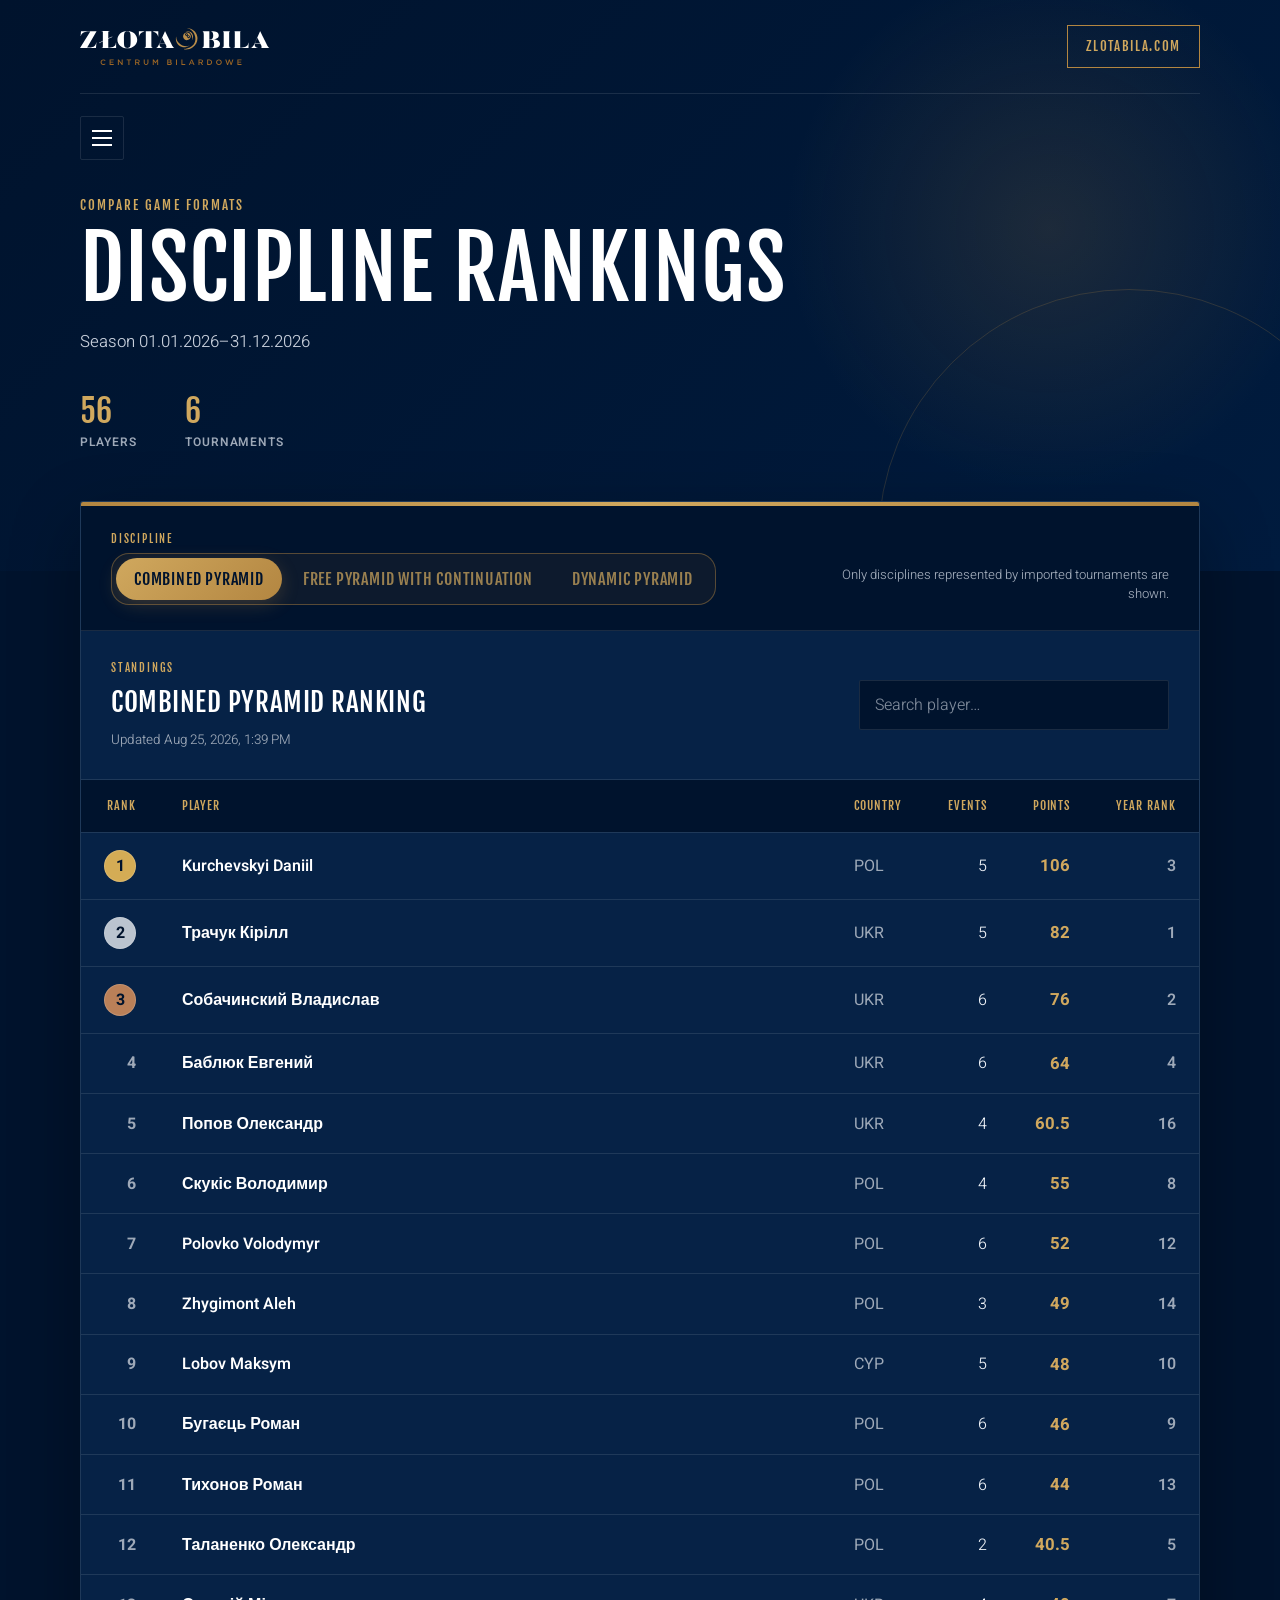
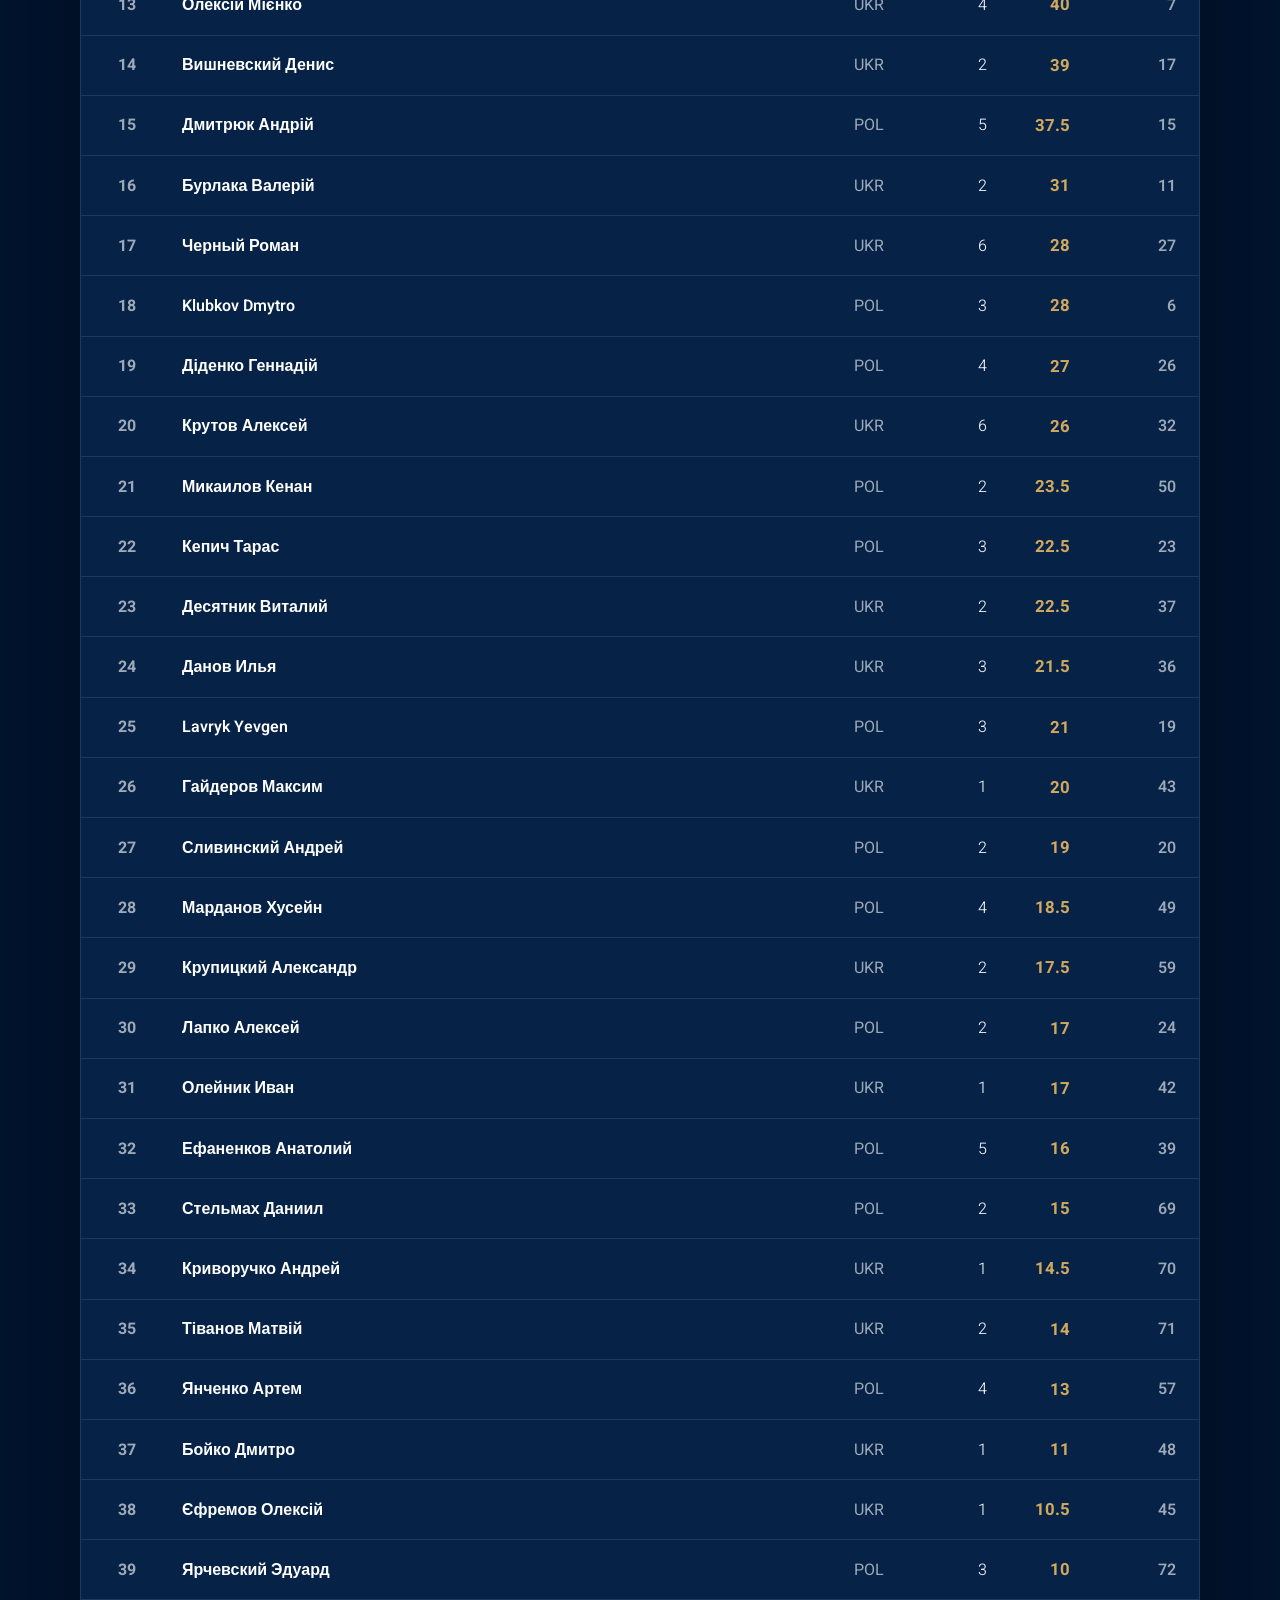
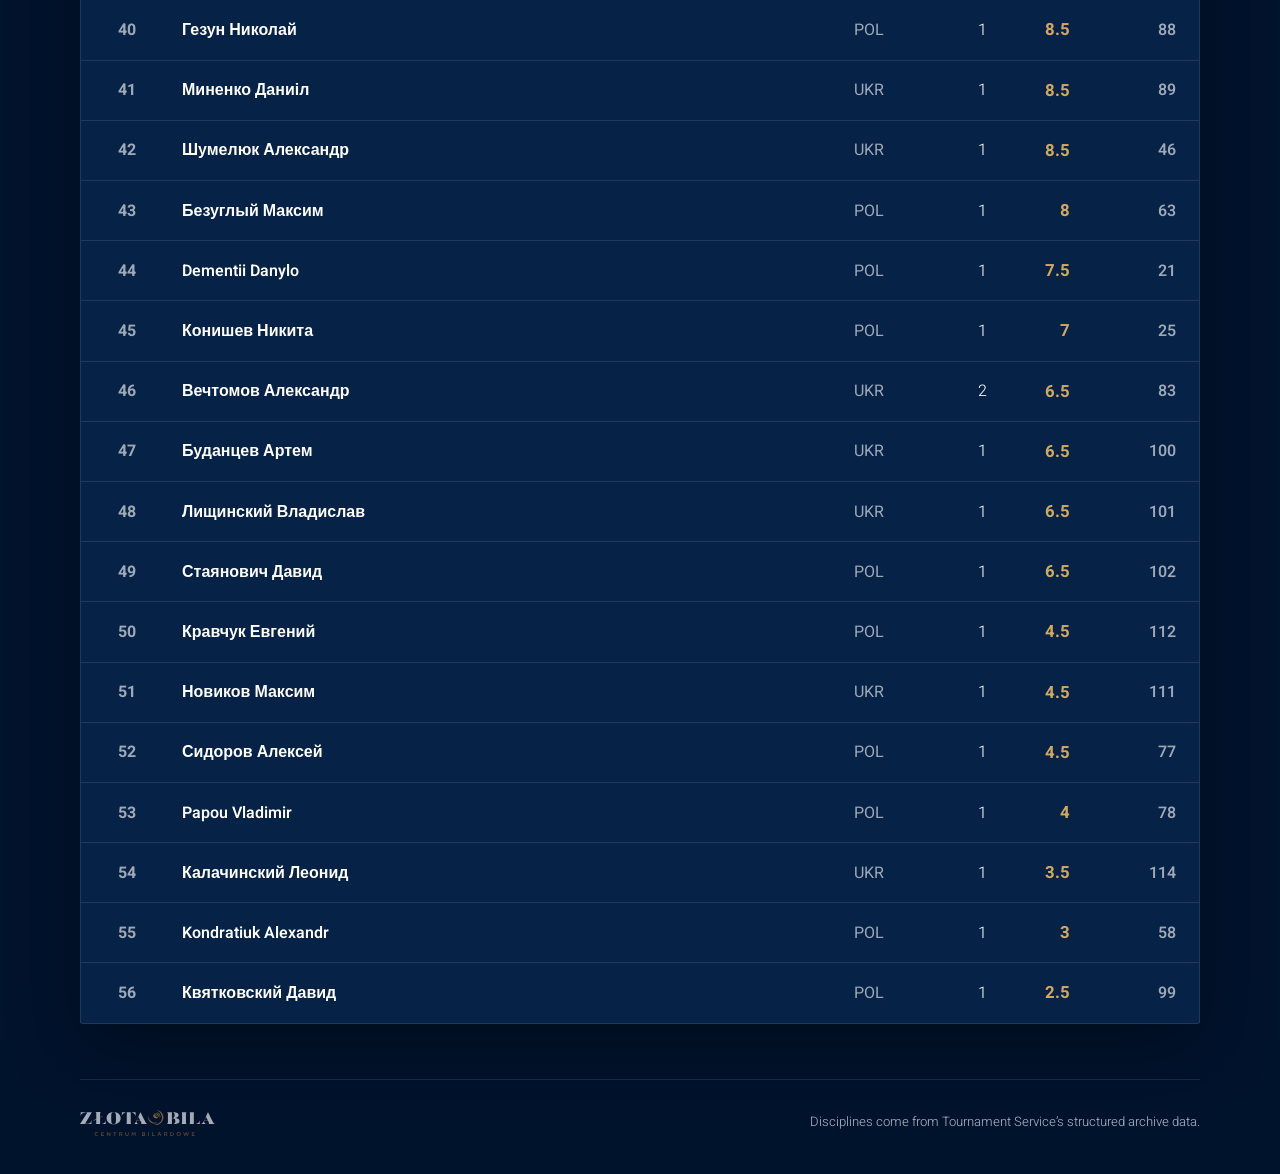
==== docs/disciplines.html @ f4b85e4e "feat: Added stats for disciplines" ====
<!doctype html>
<html lang="en">
<head>
    <meta charset="utf-8">

    <meta
        name="viewport"
        content="width=device-width, initial-scale=1"
    >

    <meta
        name="description"
        content="Złota Bila player rankings by billiards discipline"
    >

    <meta name="theme-color" content="#001b3e">

    <title>Discipline Rankings — Złota Bila</title>

    <link rel="preconnect" href="https://fonts.googleapis.com">
    <link
        rel="preconnect"
        href="https://fonts.gstatic.com"
        crossorigin
    >
    <link
        href="https://fonts.googleapis.com/css2?family=Fjalla+One&family=Heebo:wght@300;400;500;600;700&display=swap"
        rel="stylesheet"
    >

    <link rel="stylesheet" href="style.css">
    <script src="navigation.js" defer></script>
    <script src="disciplines.js" defer></script>
</head>

<body>
    <header class="hero">
        <div class="container">
            <div class="brand-bar">
                <a
                    class="brand"
                    href="https://zlotabila.com/"
                    aria-label="Złota Bila home page"
                >
                    <img
                        class="brand-logo"
                        src="zlota.svg"
                        alt="Złota Bila"
                    >
                </a>

                <a class="club-link" href="https://zlotabila.com/">
                    ZLOTABILA.COM
                </a>
            </div>

            <div class="ranking-navigation-row">
                <div class="site-navigation">
                    <button
                        class="menu-button"
                        type="button"
                        aria-label="Open ranking navigation"
                        aria-expanded="false"
                        aria-controls="ranking-menu"
                    >
                        <span></span>
                        <span></span>
                        <span></span>
                    </button>

                    <nav
                        id="ranking-menu"
                        class="navigation-menu"
                        aria-label="Ranking pages"
                        hidden
                    >
                        <a href="index.html">Annual ranking</a>
                        <a href="seasons.html">Seasonal rankings</a>
                        <a href="disciplines.html" aria-current="page">
                            Discipline rankings
                        </a>
                    </nav>
                </div>
            </div>

            <div class="hero-content">
                <p class="eyebrow">Compare game formats</p>
                <h1>Discipline Rankings</h1>
                <p id="season" class="season">Loading discipline…</p>

                <div
                    class="statistics"
                    aria-label="Discipline statistics"
                >
                    <div class="statistic">
                        <strong id="player-count">—</strong>
                        <span>Players</span>
                    </div>
                    <div class="statistic">
                        <strong id="tournament-count">—</strong>
                        <span>Tournaments</span>
                    </div>
                </div>
            </div>
        </div>
    </header>

    <main class="container main-content">
        <section class="ranking-card">
            <div class="gold-line"></div>

            <div class="period-toolbar">
                <div class="discipline-picker">
                    <p class="section-label">Discipline</p>
                    <div
                        id="discipline-tabs"
                        class="period-tabs discipline-tabs"
                        role="tablist"
                        aria-label="Choose billiards discipline"
                    ></div>
                </div>

                <p class="comparison-note">
                    Only disciplines represented by imported
                    tournaments are shown.
                </p>
            </div>

            <div class="toolbar seasonal-toolbar">
                <div>
                    <p class="section-label">Standings</p>
                    <h2 id="discipline-title">Discipline ranking</h2>
                    <p id="updated" class="updated">Loading ranking…</p>
                </div>

                <label class="search">
                    <span class="visually-hidden">Search for a player</span>
                    <input
                        id="search"
                        type="search"
                        placeholder="Search player…"
                        autocomplete="off"
                    >
                </label>
            </div>

            <div
                id="error-message"
                class="message error-message"
                role="alert"
                hidden
            ></div>

            <div class="table-wrapper">
                <table class="seasonal-table">
                    <thead>
                        <tr>
                            <th class="number-column">Rank</th>
                            <th>Player</th>
                            <th>Country</th>
                            <th class="number-column">Events</th>
                            <th class="number-column">Points</th>
                            <th class="number-column annual-rank-column">
                                Year rank
                            </th>
                        </tr>
                    </thead>
                    <tbody id="ranking-body"></tbody>
                </table>
            </div>

            <p id="empty-message" class="message" hidden>
                No matching players found.
            </p>
        </section>

        <noscript>
            <p class="message noscript-message">
                JavaScript must be enabled to display the ranking.
            </p>
        </noscript>
    </main>

    <footer>
        <div class="container footer-content">
            <img class="footer-logo" src="zlota.svg" alt="">
            <p>
                Disciplines come from Tournament Service’s structured
                archive data.
            </p>
        </div>
    </footer>
</body>
</html>
---- docs/style.css ----
:root {
    --navy: #001b3e;
    --navy-dark: #00132d;
    --navy-light: #072852;
    --gold: #b38641;
    --gold-light: #d0a85e;
    --surface: #062246;
    --surface-light: #0a2b54;
    --white: #ffffff;
    --text: #eef2f7;
    --muted: #9ea9b8;
    --border: rgb(255 255 255 / 10%);
    --danger: #ffb3b3;
    --danger-background: rgb(150 30 30 / 20%);
    --shadow: 0 24px 70px rgb(0 0 0 / 32%);
}

* {
    box-sizing: border-box;
}

html {
    color-scheme: dark;
}

body {
    min-width: 320px;
    margin: 0;
    background:
        radial-gradient(
            circle at 50% 0,
            #0a2a52 0,
            var(--navy-dark) 600px
        );
    color: var(--text);
    font-family: "Heebo", sans-serif;
    font-weight: 300;
    line-height: 1.5;
}

button,
input {
    font: inherit;
}

a {
    color: inherit;
}

.container {
    width: min(1120px, calc(100% - 32px));
    margin-inline: auto;
}

.hero {
    position: relative;
    min-height: 410px;
    overflow: hidden;
    background:
        radial-gradient(
            circle at 82% 40%,
            rgb(179 134 65 / 16%),
            transparent 24%
        ),
        linear-gradient(
            135deg,
            var(--navy-dark),
            var(--navy)
        );
    color: var(--white);
}

.hero::after {
    position: absolute;
    right: -100px;
    bottom: -220px;
    width: 500px;
    height: 500px;
    border: 1px solid rgb(179 134 65 / 22%);
    border-radius: 50%;
    content: "";
}

.brand-bar {
    position: relative;
    z-index: 1;
    display: flex;
    min-height: 94px;
    align-items: center;
    justify-content: space-between;
    gap: 30px;
    border-bottom: 1px solid rgb(255 255 255 / 10%);
}

.ranking-navigation-row {
    position: relative;
    z-index: 3;
    display: flex;
    min-height: 66px;
    align-items: center;
    padding-top: 22px;
}

.site-navigation {
    position: relative;
}

.menu-button {
    display: grid;
    width: 44px;
    height: 44px;
    padding: 11px;
    border: 1px solid var(--border);
    border-radius: 2px;
    place-content: center;
    gap: 5px;
    background: transparent;
    color: var(--white);
    cursor: pointer;
    transition:
        border-color 120ms ease,
        background 120ms ease;
}

.menu-button span {
    display: block;
    width: 20px;
    height: 2px;
    background: currentcolor;
}

.menu-button:hover,
.menu-button:focus-visible,
.menu-button[aria-expanded="true"] {
    border-color: var(--gold);
    outline: none;
    background: rgb(179 134 65 / 12%);
    color: var(--gold-light);
}

.navigation-menu {
    position: absolute;
    z-index: 5;
    top: calc(100% + 10px);
    left: 0;
    width: 230px;
    overflow: hidden;
    border: 1px solid rgb(179 134 65 / 45%);
    border-radius: 3px;
    background: var(--navy-dark);
    box-shadow: 0 18px 45px rgb(0 0 0 / 40%);
}

.navigation-menu[hidden] {
    display: none;
}

.navigation-menu a {
    display: block;
    padding: 14px 17px;
    border-bottom: 1px solid var(--border);
    color: var(--text);
    font-size: 0.9rem;
    font-weight: 500;
    text-decoration: none;
}

.navigation-menu a:last-child {
    border-bottom: 0;
}

.navigation-menu a:hover,
.navigation-menu a:focus-visible,
.navigation-menu a[aria-current="page"] {
    outline: none;
    background: var(--surface-light);
    color: var(--gold-light);
}

.brand {
    display: inline-flex;
    align-items: center;
}

.brand-logo {
    display: block;
    width: 190px;
    max-height: 64px;
}

.club-link {
    padding: 11px 18px;
    border: 1px solid var(--gold);
    color: var(--gold-light);
    font-family: "Fjalla One", sans-serif;
    font-size: 0.8rem;
    letter-spacing: 0.13em;
    text-decoration: none;
    transition:
        background 150ms ease,
        color 150ms ease;
}

.club-link:hover,
.club-link:focus-visible {
    background: var(--gold);
    color: var(--navy-dark);
}

.hero-content {
    position: relative;
    z-index: 1;
    padding: 36px 0 120px;
}

.eyebrow,
.section-label {
    margin: 0 0 10px;
    color: var(--gold-light);
    font-family: "Fjalla One", sans-serif;
    font-size: 0.8rem;
    letter-spacing: 0.16em;
    text-transform: uppercase;
}

h1,
h2 {
    font-family: "Fjalla One", sans-serif;
    font-weight: 500;
    text-transform: uppercase;
}

h1 {
    max-width: 800px;
    margin: 0;
    font-size: clamp(3rem, 7vw, 5.4rem);
    line-height: 1;
    letter-spacing: 0.01em;
}

.season {
    margin: 17px 0 0;
    color: #c8d0dc;
    font-size: 1.05rem;
}

.statistics {
    display: flex;
    gap: 48px;
    margin-top: 38px;
}

.statistic {
    display: flex;
    flex-direction: column;
}

.statistic strong {
    color: var(--gold-light);
    font-family: "Fjalla One", sans-serif;
    font-size: 2rem;
    font-weight: 500;
    line-height: 1.2;
}

.statistic span {
    margin-top: 3px;
    color: var(--muted);
    font-size: 0.75rem;
    font-weight: 600;
    letter-spacing: 0.08em;
    text-transform: uppercase;
}

.main-content {
    position: relative;
    z-index: 2;
    margin-top: -70px;
}

.ranking-card {
    overflow: hidden;
    border: 1px solid var(--border);
    border-radius: 3px;
    background: var(--surface);
    box-shadow: var(--shadow);
}

.period-toolbar {
    display: flex;
    align-items: flex-end;
    justify-content: space-between;
    gap: 30px;
    padding: 25px 30px;
    border-bottom: 1px solid var(--border);
    background: var(--navy-dark);
}

.period-tabs {
    display: inline-flex;
    gap: 3px;
    padding: 4px;
    border: 1px solid rgb(179 134 65 / 45%);
    border-radius: 999px;
    background: rgb(179 134 65 / 7%);
}

.discipline-picker {
    min-width: 0;
}

.discipline-tabs {
    flex-wrap: wrap;
    border-radius: 18px;
}

.discipline-tabs .period-tab {
    min-width: 0;
}

.period-tab {
    min-width: 100px;
    padding: 9px 18px;
    border: 0;
    border-radius: 999px;
    background: transparent;
    color: var(--gold-light);
    cursor: pointer;
    font-family: "Fjalla One", sans-serif;
    letter-spacing: 0.05em;
    opacity: 0.72;
    text-transform: uppercase;
    transition:
        background 150ms ease,
        color 150ms ease,
        opacity 150ms ease,
        box-shadow 150ms ease;
}

.period-tab:hover,
.period-tab:focus-visible {
    outline: none;
    background: rgb(179 134 65 / 14%);
    color: var(--gold-light);
    opacity: 1;
}

.period-tab[aria-selected="true"] {
    background: linear-gradient(135deg, var(--gold-light), var(--gold));
    box-shadow: 0 5px 18px rgb(179 134 65 / 24%);
    color: var(--navy-dark);
    opacity: 1;
}

.comparison-note {
    max-width: 360px;
    margin: 0;
    color: var(--muted);
    font-size: 0.82rem;
    text-align: right;
}

.seasonal-toolbar {
    border-bottom: 1px solid var(--border);
}

.annual-rank {
    color: var(--muted);
    font-weight: 600;
}

.gold-line {
    height: 4px;
    background:
        linear-gradient(
            90deg,
            var(--gold),
            var(--gold-light),
            var(--gold)
        );
}

.toolbar {
    display: flex;
    align-items: center;
    justify-content: space-between;
    gap: 24px;
    padding: 29px 30px;
    border-bottom: 1px solid var(--border);
}

.toolbar h2 {
    margin: 0;
    color: var(--white);
    font-size: 1.7rem;
    letter-spacing: 0.02em;
}

.section-label {
    margin-bottom: 5px;
    font-size: 0.7rem;
}

.updated {
    margin: 7px 0 0;
    color: var(--muted);
    font-size: 0.84rem;
}

.search {
    width: min(310px, 100%);
}

.search input {
    width: 100%;
    padding: 12px 15px;
    border: 1px solid var(--border);
    border-radius: 2px;
    outline: none;
    background: var(--navy-dark);
    color: var(--white);
    transition:
        border-color 120ms ease,
        box-shadow 120ms ease;
}

.search input::placeholder {
    color: #7f8b9b;
}

.search input:hover {
    border-color: rgb(179 134 65 / 65%);
}

.search input:focus {
    border-color: var(--gold);
    box-shadow: 0 0 0 3px rgb(179 134 65 / 15%);
}

.table-wrapper {
    overflow-x: auto;
}

table {
    width: 100%;
    min-width: 620px;
    border-collapse: collapse;
}

th,
td {
    padding: 17px 23px;
    border-bottom: 1px solid var(--border);
    text-align: left;
    white-space: nowrap;
}

th {
    background: var(--navy-dark);
    color: var(--gold-light);
    font-family: "Fjalla One", sans-serif;
    font-size: 0.75rem;
    font-weight: 500;
    letter-spacing: 0.08em;
    text-transform: uppercase;
}

tbody tr {
    transition: background 120ms ease;
}

tbody tr:hover {
    background: var(--surface-light);
}

tbody tr:last-child td {
    border-bottom: 0;
}

.number-column {
    text-align: right;
}

.rank {
    width: 95px;
    color: var(--muted);
    font-weight: 700;
}

.player {
    width: 100%;
    color: var(--white);
    font-weight: 600;
}

.country {
    color: var(--muted);
    font-weight: 400;
}

.points {
    color: var(--gold-light);
    font-size: 1.05rem;
    font-weight: 700;
}

.medal {
    display: inline-grid;
    width: 32px;
    height: 32px;
    place-items: center;
    border: 1px solid rgb(255 255 255 / 15%);
    border-radius: 50%;
    color: var(--navy-dark);
    font-weight: 700;
}

.medal-1 {
    background: #d4ac55;
}

.medal-2 {
    background: #bbc4cf;
}

.medal-3 {
    background: #ba8058;
}

.message {
    margin: 0;
    padding: 34px 24px;
    color: var(--muted);
    text-align: center;
}

.error-message {
    margin: 20px;
    padding: 16px;
    border: 1px solid rgb(255 179 179 / 35%);
    background: var(--danger-background);
    color: var(--danger);
}

.noscript-message {
    margin-top: 20px;
    border: 1px solid var(--border);
    background: var(--surface);
}

footer {
    padding: 55px 0 38px;
    color: var(--muted);
    font-size: 0.82rem;
}

.footer-content {
    display: flex;
    align-items: center;
    justify-content: space-between;
    gap: 30px;
    border-top: 1px solid var(--border);
    padding-top: 30px;
}

.footer-content p {
    margin: 0;
    text-align: right;
}

.footer-logo {
    width: 135px;
    max-height: 50px;
    opacity: 0.65;
}

.visually-hidden {
    position: absolute;
    width: 1px;
    height: 1px;
    padding: 0;
    overflow: hidden;
    clip: rect(0, 0, 0, 0);
    white-space: nowrap;
    border: 0;
}

@media (max-width: 700px) {
    .brand-bar {
        min-height: 80px;
    }

    .brand-logo {
        width: 150px;
    }

    .ranking-navigation-row {
        min-height: 56px;
        padding-top: 16px;
    }

    .menu-button {
        width: 40px;
        height: 40px;
    }

    .club-link {
        display: none;
    }

    .hero {
        min-height: 380px;
    }

    .hero-content {
        padding: 28px 0 105px;
    }

    .statistics {
        gap: 34px;
        margin-top: 30px;
    }

    .main-content {
        margin-top: -55px;
    }

    .toolbar {
        align-items: stretch;
        flex-direction: column;
        padding: 23px 20px;
    }

    .period-toolbar {
        align-items: stretch;
        flex-direction: column;
        gap: 16px;
        padding: 20px;
    }

    .period-tabs {
        display: grid;
        grid-template-columns: repeat(3, 1fr);
        width: 100%;
    }

    .discipline-tabs {
        display: grid;
        grid-template-columns: 1fr;
        border-radius: 16px;
    }

    .period-tab {
        min-width: 0;
        padding-inline: 8px;
    }

    .comparison-note {
        text-align: left;
    }

    .search {
        width: 100%;
    }

    th,
    td {
        padding: 14px 13px;
    }

    table {
        min-width: 500px;
    }

    th:nth-child(3),
    td:nth-child(3) {
        display: none;
    }

    .seasonal-table .annual-rank-column {
        display: none;
    }

    .footer-content {
        align-items: flex-start;
        flex-direction: column;
    }

    .footer-content p {
        text-align: left;
    }
}

@media (prefers-reduced-motion: reduce) {
    *,
    *::before,
    *::after {
        scroll-behavior: auto !important;
        transition: none !important;
    }
}
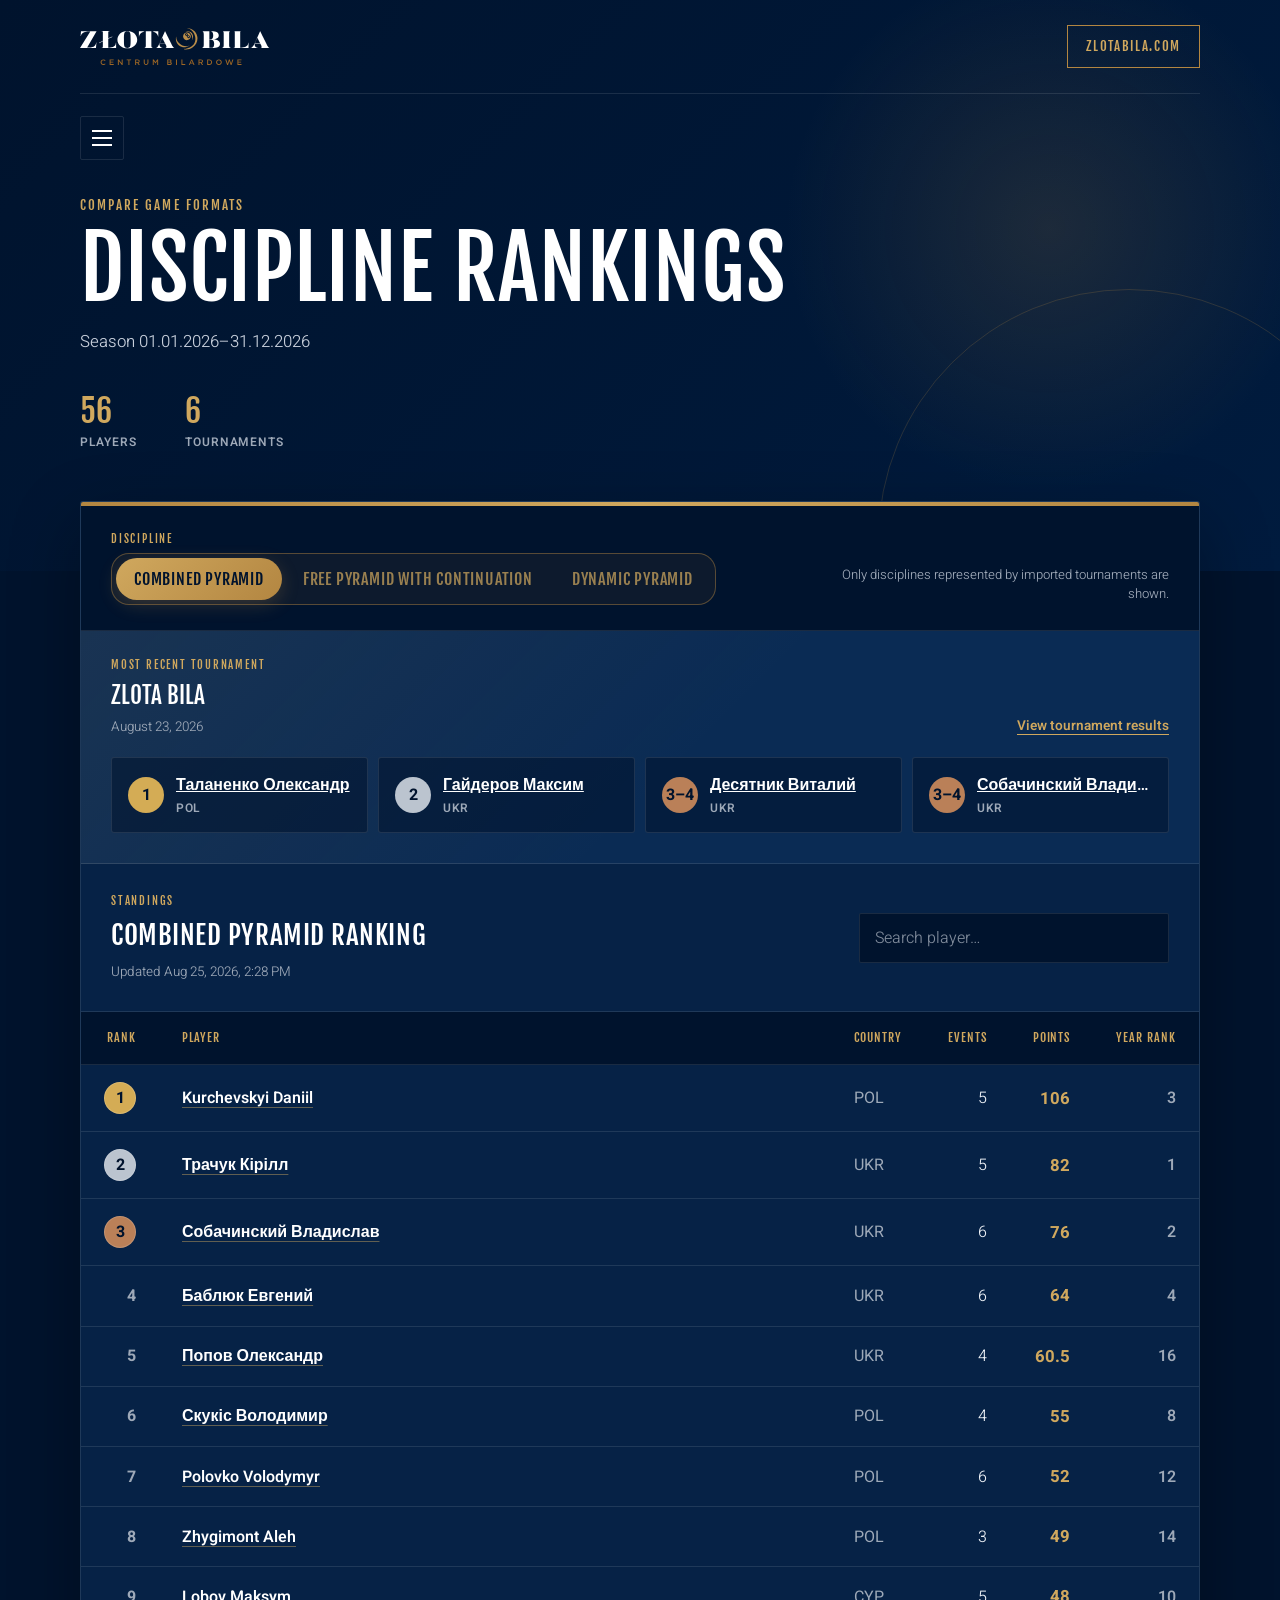
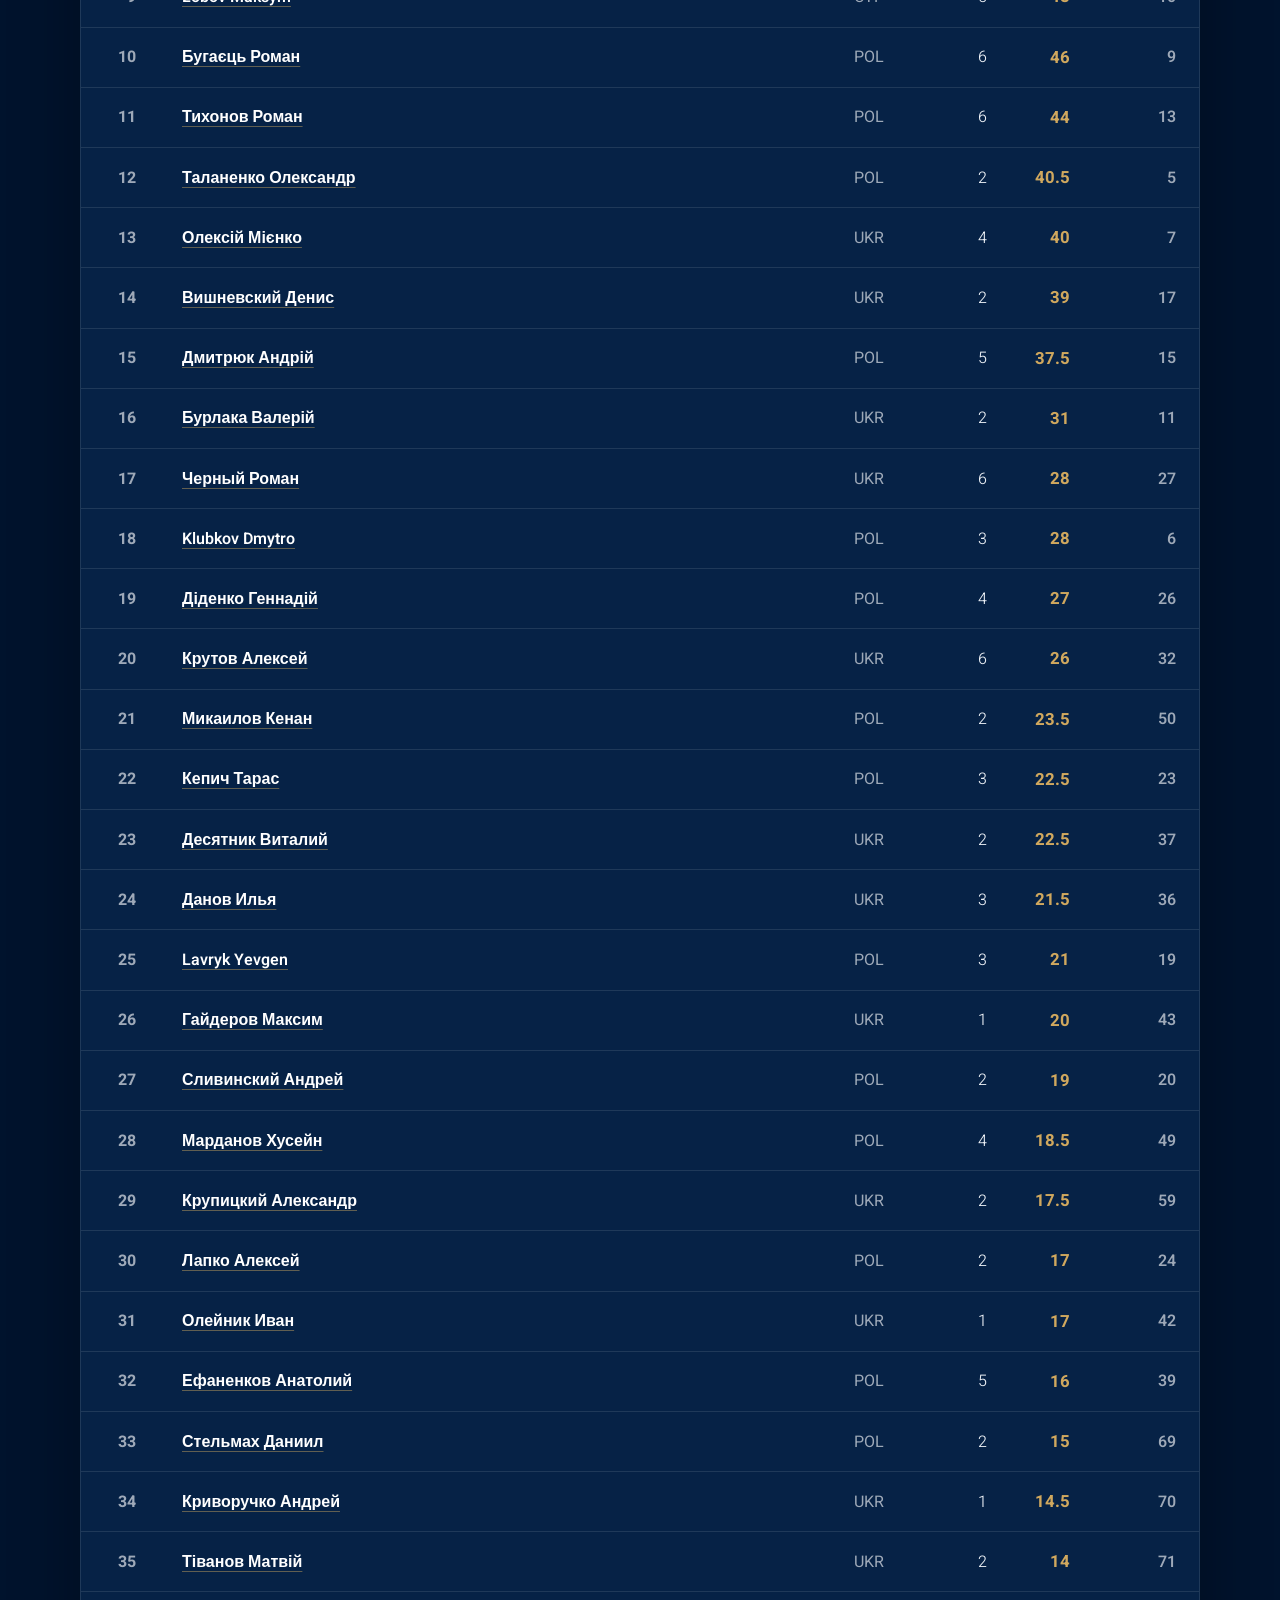
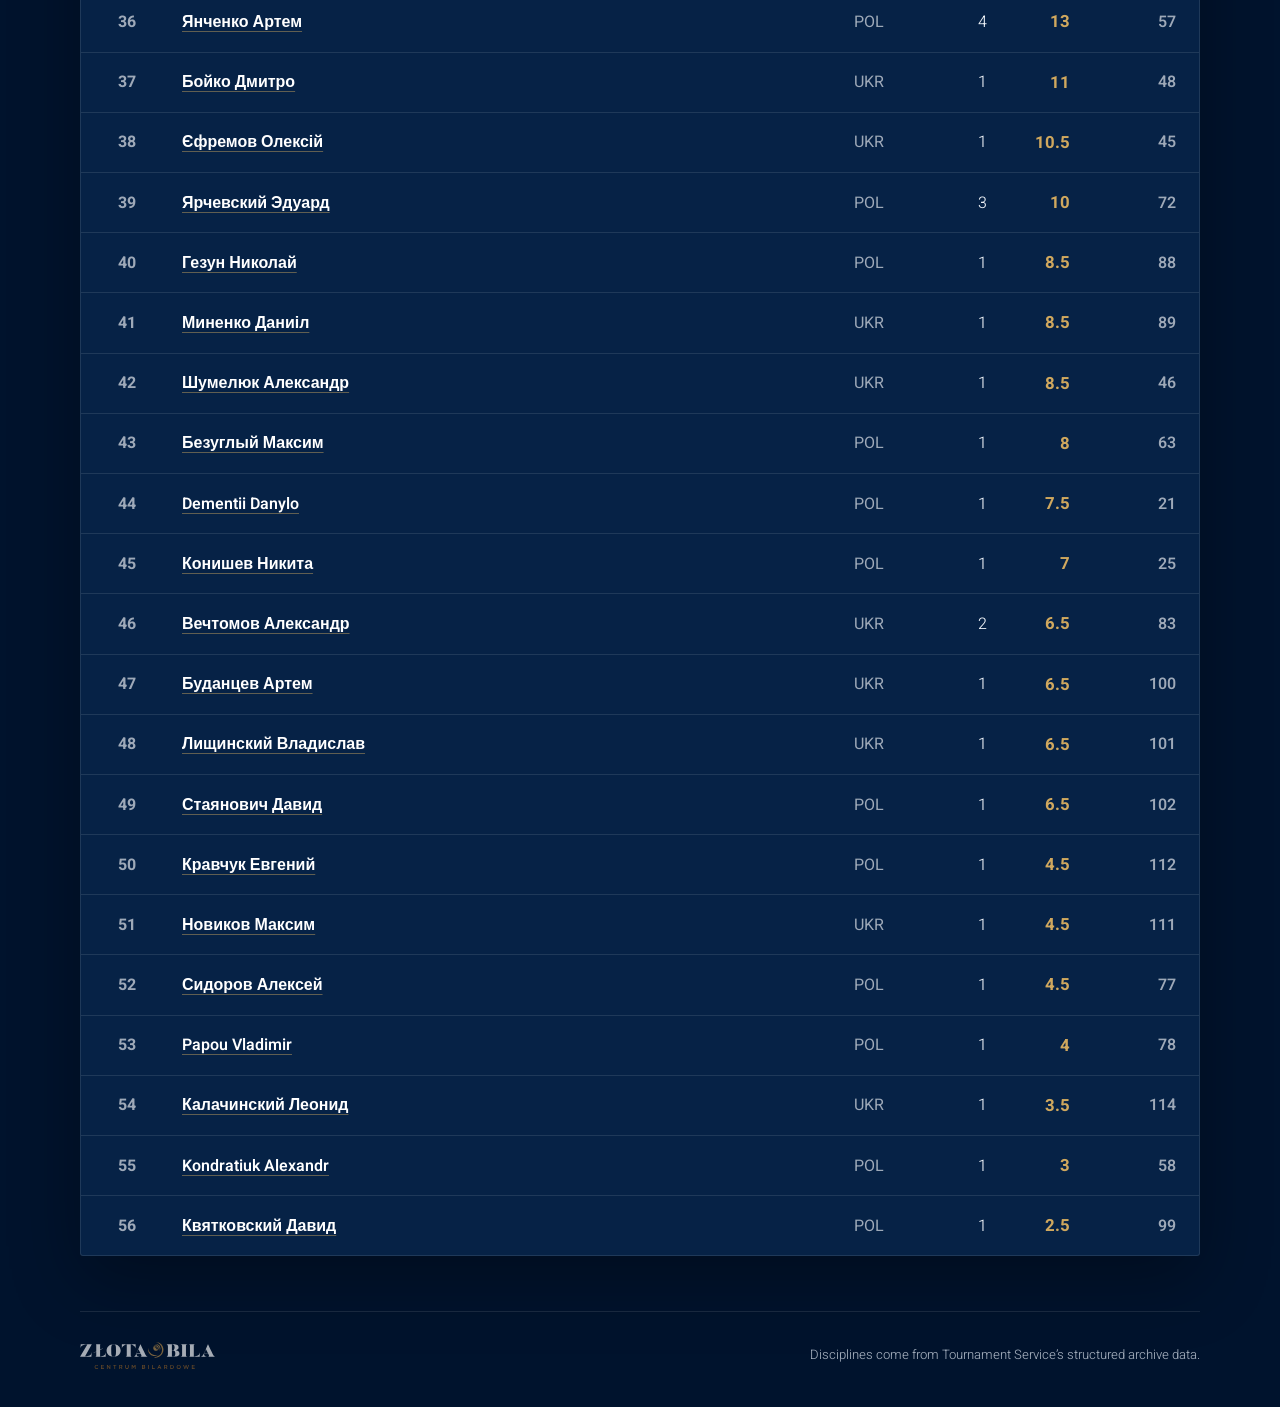
==== commit 980b1821: "feat: Showing recent podium per discipline" ====
--- a/docs/disciplines.html
+++ b/docs/disciplines.html
@@ -125,6 +125,35 @@
                     tournaments are shown.
                 </p>
             </div>
+
+            <section
+                id="latest-podium"
+                class="latest-podium"
+                aria-labelledby="latest-podium-title"
+                hidden
+            >
+                <div class="podium-heading">
+                    <div>
+                        <p class="section-label">Most recent tournament</p>
+                        <h2 id="latest-podium-title">Latest podium</h2>
+                        <p id="latest-tournament-date" class="updated"></p>
+                    </div>
+                    <a
+                        id="latest-tournament-link"
+                        class="tournament-link"
+                        href="#"
+                        target="_blank"
+                        rel="noopener noreferrer"
+                    >
+                        View tournament results
+                    </a>
+                </div>
+                <div
+                    id="podium-players"
+                    class="podium-players"
+                    aria-label="Latest tournament podium"
+                ></div>
+            </section>
 
             <div class="toolbar seasonal-toolbar">
                 <div>
--- a/docs/style.css
+++ b/docs/style.css
@@ -360,6 +360,107 @@
     text-align: right;
 }
 
+.latest-podium {
+    padding: 26px 30px 30px;
+    border-bottom: 1px solid var(--border);
+    background:
+        linear-gradient(135deg, rgb(179 134 65 / 9%), transparent 55%),
+        var(--surface-light);
+}
+
+.podium-heading {
+    display: flex;
+    align-items: end;
+    justify-content: space-between;
+    gap: 24px;
+    margin-bottom: 20px;
+}
+
+.podium-heading h2 {
+    margin: 2px 0 0;
+    color: var(--white);
+    font-size: 1.45rem;
+}
+
+.podium-heading .updated {
+    margin-top: 3px;
+}
+
+.tournament-link {
+    color: var(--gold-light);
+    font-size: 0.85rem;
+    font-weight: 600;
+    text-underline-offset: 4px;
+}
+
+.tournament-link:hover,
+.tournament-link:focus-visible {
+    outline: none;
+    color: var(--white);
+}
+
+.podium-players {
+    display: grid;
+    grid-template-columns: repeat(4, minmax(0, 1fr));
+    gap: 10px;
+}
+
+.podium-player {
+    display: grid;
+    grid-template-columns: auto 1fr;
+    gap: 2px 12px;
+    align-items: center;
+    min-width: 0;
+    padding: 15px 16px;
+    border: 1px solid var(--border);
+    border-radius: 3px;
+    background: rgb(0 19 45 / 55%);
+}
+
+.podium-place {
+    display: grid;
+    grid-row: span 2;
+    width: 36px;
+    height: 36px;
+    place-items: center;
+    border-radius: 50%;
+    color: var(--navy-dark);
+    font-weight: 700;
+}
+
+.podium-place-1 .podium-place {
+    background: #d4ac55;
+}
+
+.podium-place-2 .podium-place {
+    background: #bbc4cf;
+}
+
+.podium-place-3 .podium-place {
+    background: #ba8058;
+}
+
+.podium-player-link {
+    overflow: hidden;
+    color: var(--white);
+    font-weight: 600;
+    text-overflow: ellipsis;
+    white-space: nowrap;
+}
+
+.podium-player-link:hover,
+.podium-player-link:focus-visible {
+    outline: none;
+    color: var(--gold-light);
+}
+
+.podium-country {
+    color: var(--muted);
+    font-size: 0.75rem;
+    font-weight: 600;
+    letter-spacing: 0.06em;
+}
+
 .seasonal-toolbar {
     border-bottom: 1px solid var(--border);
 }
@@ -367,6 +468,101 @@
 .annual-rank {
     color: var(--muted);
     font-weight: 600;
+}
+
+.profile-breakdowns {
+    display: grid;
+    grid-template-columns: repeat(2, minmax(0, 1fr));
+    gap: 22px;
+    margin-bottom: 22px;
+}
+
+.breakdown-card {
+    padding: 26px 28px;
+    border: 1px solid var(--border);
+    border-radius: 3px;
+    background: var(--surface);
+    box-shadow: var(--shadow);
+}
+
+.breakdown-card h2 {
+    margin: 0 0 20px;
+    color: var(--white);
+    font-size: 1.45rem;
+}
+
+.breakdown-list {
+    display: grid;
+    gap: 9px;
+}
+
+.breakdown-item {
+    position: relative;
+    min-height: 70px;
+    padding: 13px 72px 13px 15px;
+    border: 1px solid var(--border);
+    border-radius: 2px;
+    background: var(--navy-dark);
+}
+
+.breakdown-item h3 {
+    margin: 0;
+    color: var(--white);
+    font-size: 0.92rem;
+    font-weight: 600;
+}
+
+.breakdown-item p,
+.breakdown-empty {
+    margin: 4px 0 0;
+    color: var(--muted);
+    font-size: 0.8rem;
+}
+
+.breakdown-item strong {
+    position: absolute;
+    top: 50%;
+    right: 16px;
+    color: var(--gold-light);
+    font-family: "Fjalla One", sans-serif;
+    font-size: 1.35rem;
+    font-weight: 500;
+    transform: translateY(-50%);
+}
+
+.history-card {
+    margin-top: 0;
+}
+
+.history-table {
+    min-width: 820px;
+}
+
+.history-table td:nth-child(2) {
+    width: 100%;
+    white-space: normal;
+}
+
+.back-link {
+    padding: 10px 15px;
+    border: 1px solid rgb(179 134 65 / 55%);
+    border-radius: 2px;
+    color: var(--gold-light);
+    font-size: 0.82rem;
+    font-weight: 600;
+    text-decoration: none;
+}
+
+.back-link:hover,
+.back-link:focus-visible {
+    outline: none;
+    background: var(--gold);
+    color: var(--navy-dark);
+}
+
+.profile-error {
+    border: 1px solid rgb(255 179 179 / 35%);
+    background: var(--danger-background);
 }
 
 .gold-line {
@@ -493,6 +689,20 @@
     font-weight: 600;
 }
 
+.player-link {
+    color: inherit;
+    text-decoration-color: rgb(208 168 94 / 45%);
+    text-decoration-thickness: 1px;
+    text-underline-offset: 4px;
+}
+
+.player-link:hover,
+.player-link:focus-visible {
+    outline: none;
+    color: var(--gold-light);
+    text-decoration-color: var(--gold-light);
+}
+
 .country {
     color: var(--muted);
     font-weight: 400;
@@ -638,6 +848,14 @@
         padding: 20px;
     }
 
+    .profile-breakdowns {
+        grid-template-columns: 1fr;
+    }
+
+    .breakdown-card {
+        padding: 22px 20px;
+    }
+
     .period-tabs {
         display: grid;
         grid-template-columns: repeat(3, 1fr);
@@ -657,6 +875,20 @@
 
     .comparison-note {
         text-align: left;
+    }
+
+    .latest-podium {
+        padding: 22px 20px;
+    }
+
+    .podium-heading {
+        align-items: flex-start;
+        flex-direction: column;
+        gap: 10px;
+    }
+
+    .podium-players {
+        grid-template-columns: repeat(2, minmax(0, 1fr));
     }
 
     .search {
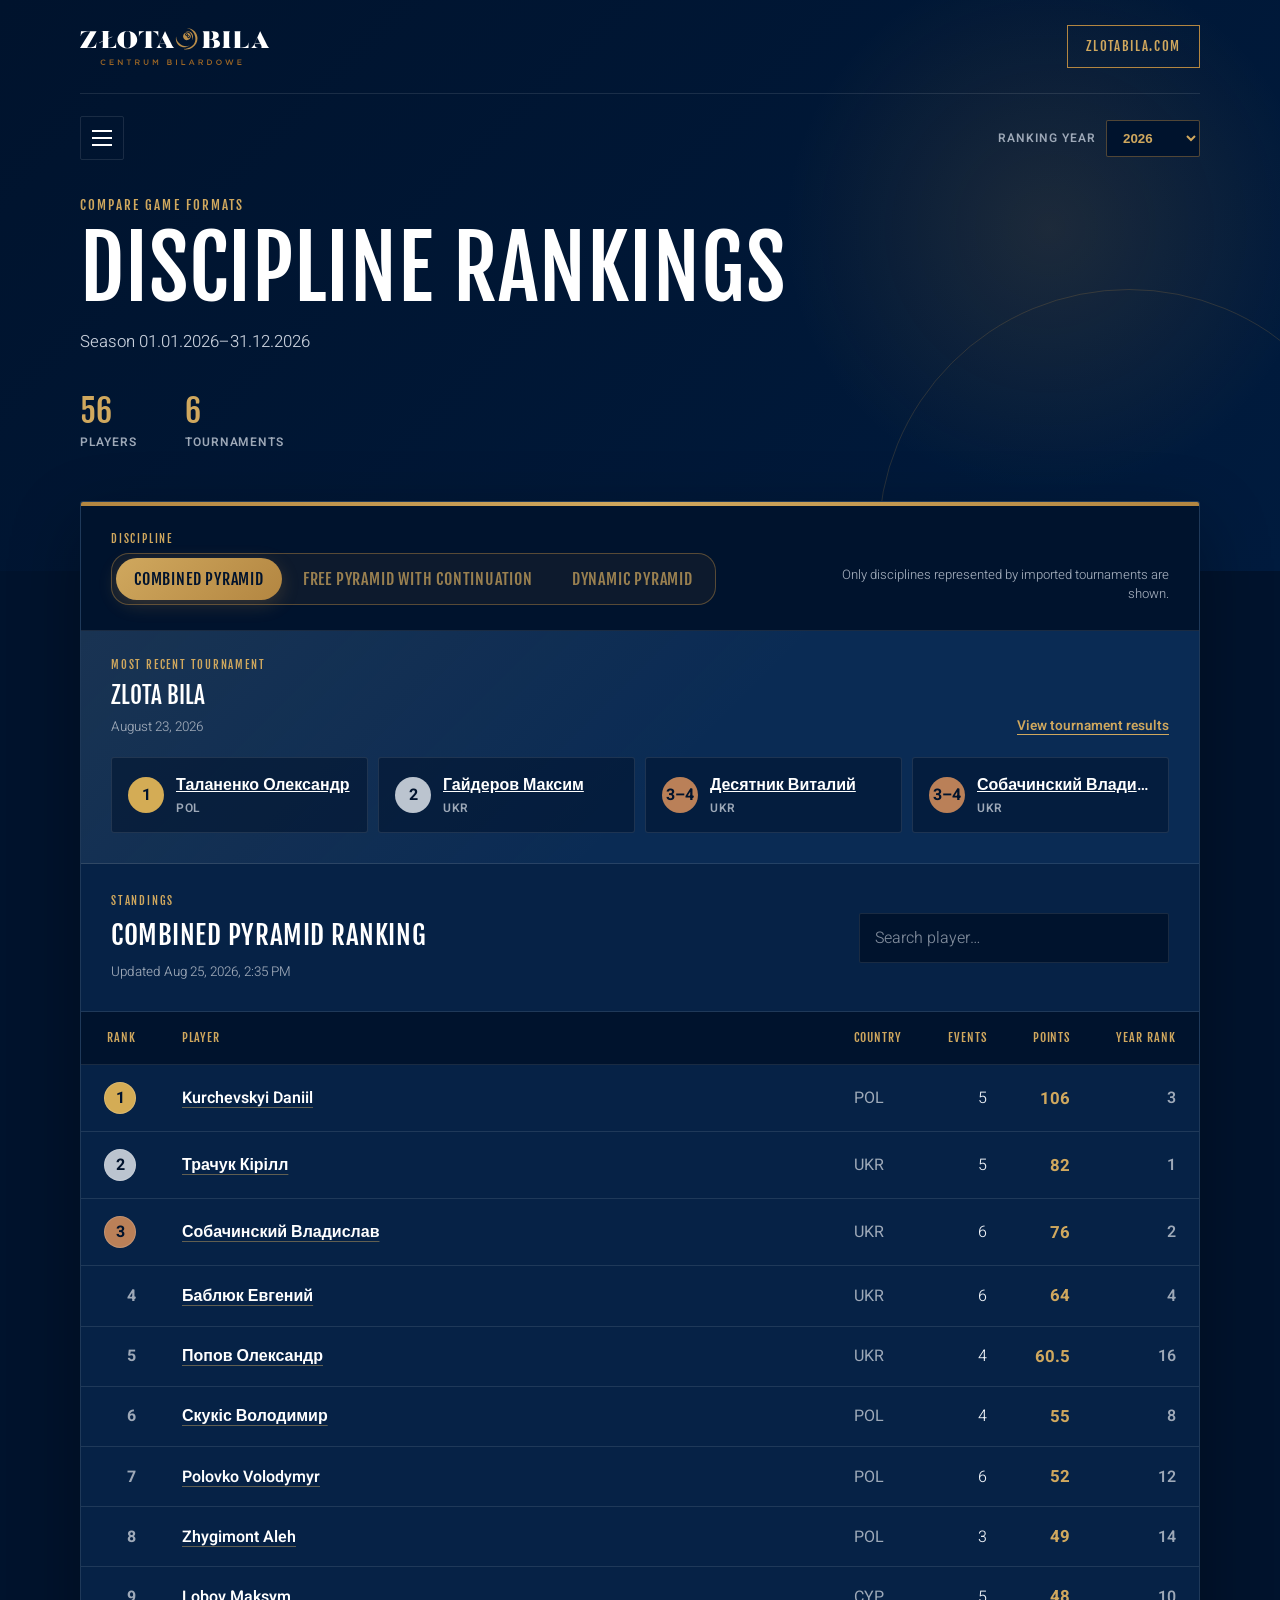
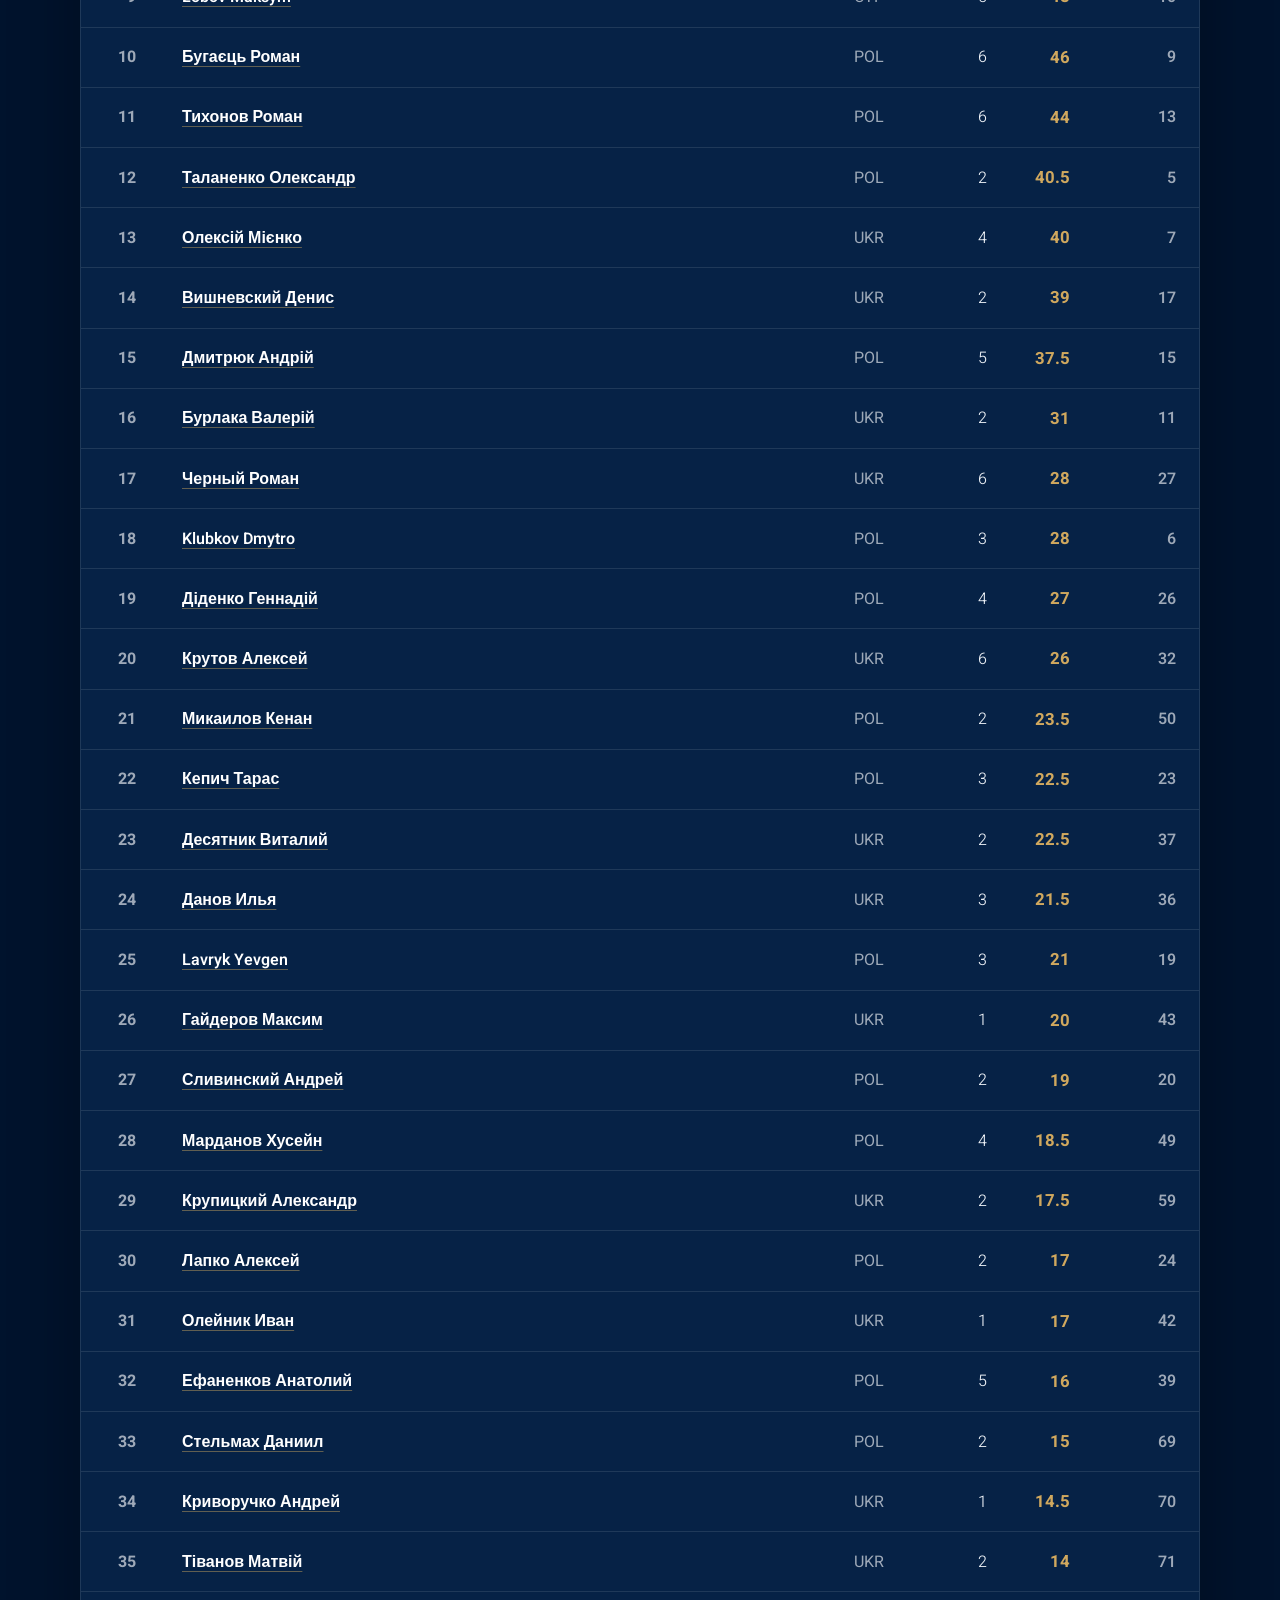
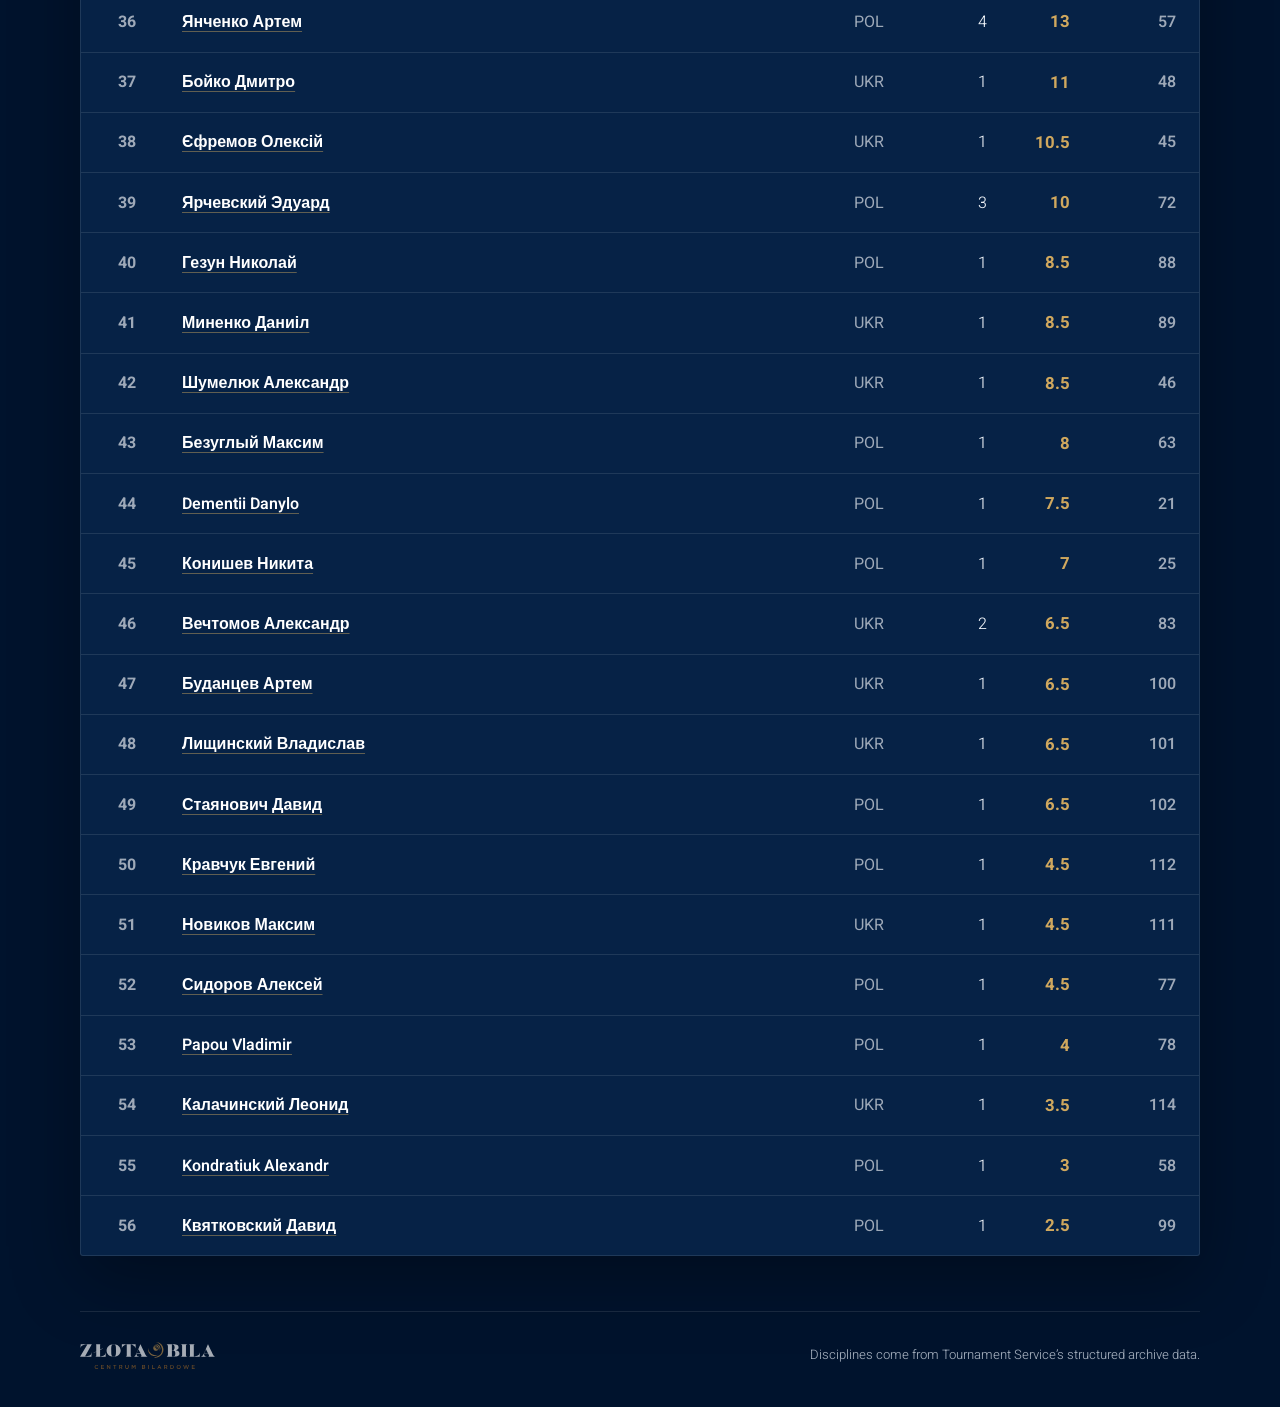
==== commit a3b45ddb: "feat: Separated the architecture for the years season" ====
--- a/docs/disciplines.html
+++ b/docs/disciplines.html
@@ -30,6 +30,7 @@
 
     <link rel="stylesheet" href="style.css">
     <script src="navigation.js" defer></script>
+    <script src="year-navigation.js" defer></script>
     <script src="disciplines.js" defer></script>
 </head>
 
--- a/docs/style.css
+++ b/docs/style.css
@@ -98,7 +98,35 @@
     display: flex;
     min-height: 66px;
     align-items: center;
+    justify-content: space-between;
     padding-top: 22px;
+}
+
+.year-picker {
+    display: flex;
+    align-items: center;
+    gap: 10px;
+    color: var(--muted);
+    font-size: 0.75rem;
+    font-weight: 600;
+    letter-spacing: 0.08em;
+    text-transform: uppercase;
+}
+
+.year-picker select {
+    min-width: 92px;
+    padding: 9px 30px 9px 12px;
+    border: 1px solid rgb(179 134 65 / 45%);
+    border-radius: 2px;
+    background: var(--navy-dark);
+    color: var(--gold-light);
+    cursor: pointer;
+    font-weight: 700;
+}
+
+.year-picker select:focus-visible {
+    border-color: var(--gold-light);
+    outline: none;
 }
 
 .site-navigation {
@@ -809,6 +837,10 @@
         padding-top: 16px;
     }
 
+    .year-picker span {
+        display: none;
+    }
+
     .menu-button {
         width: 40px;
         height: 40px;
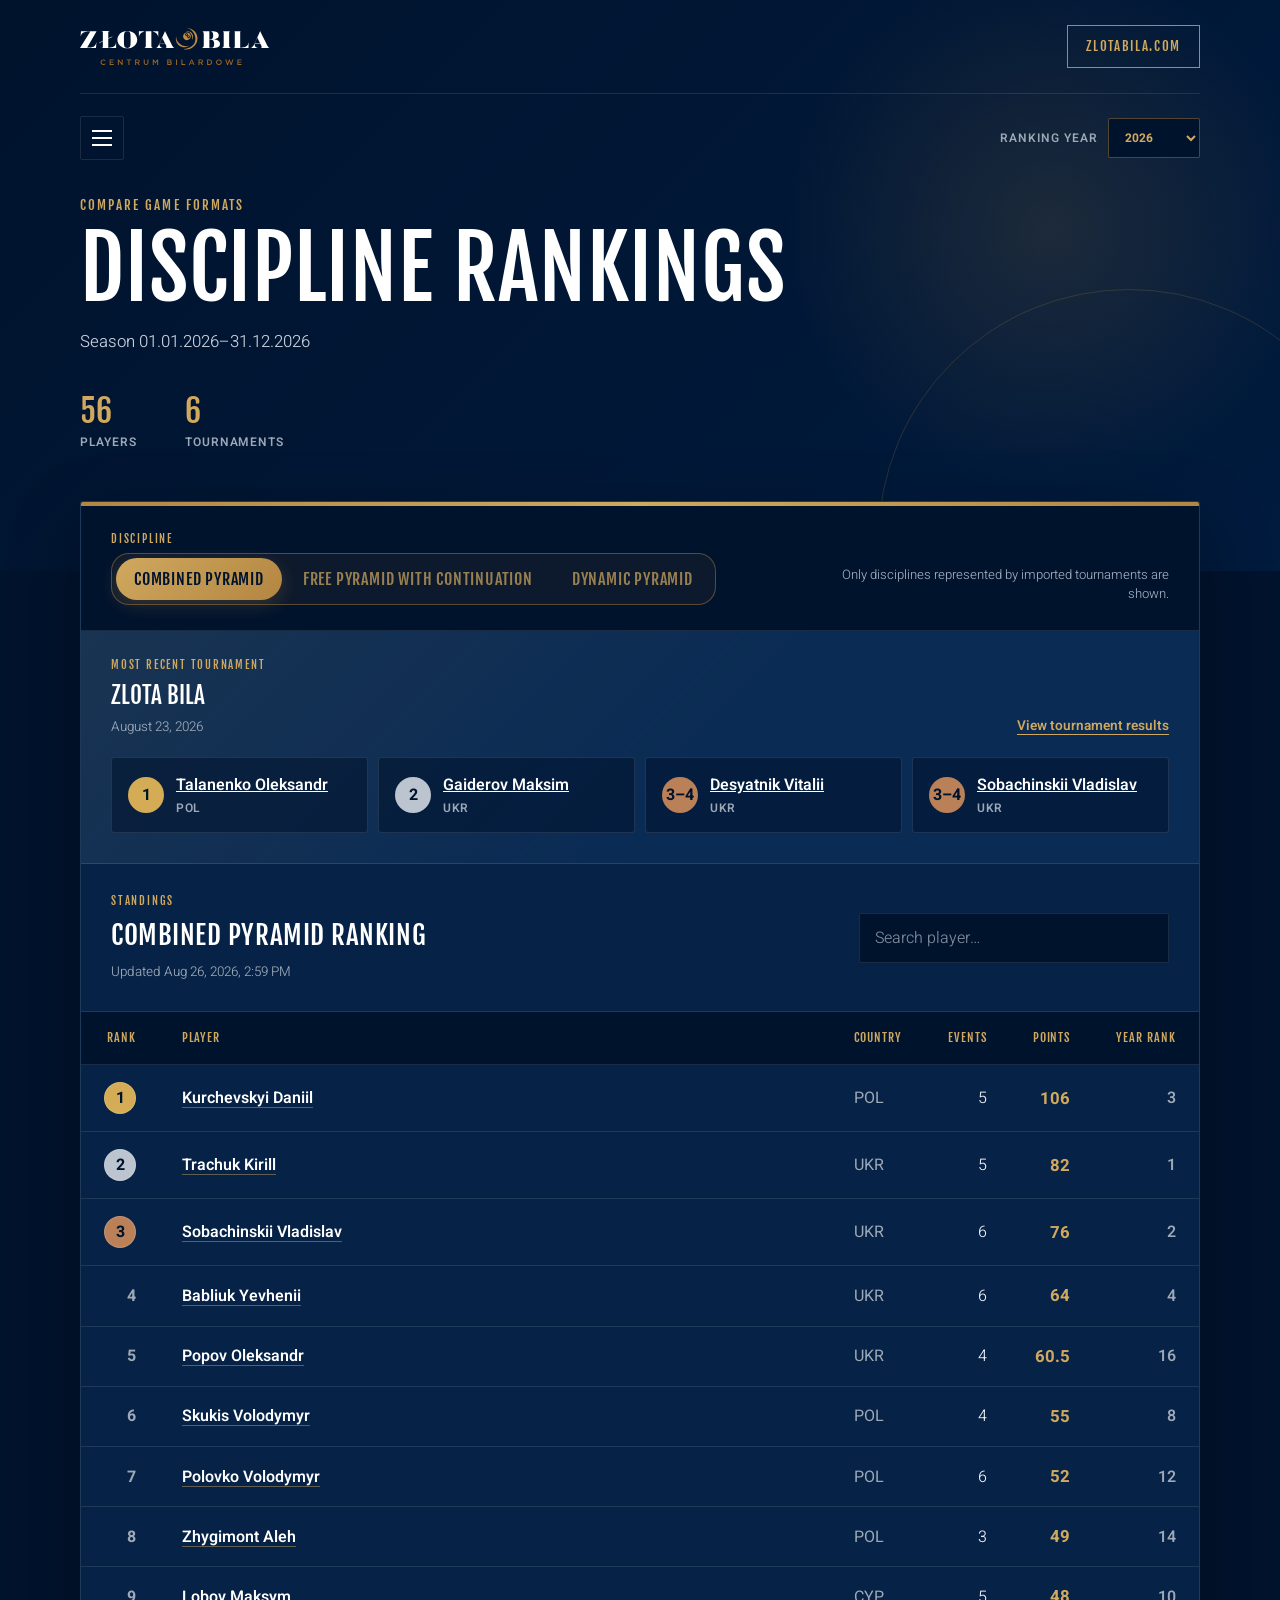
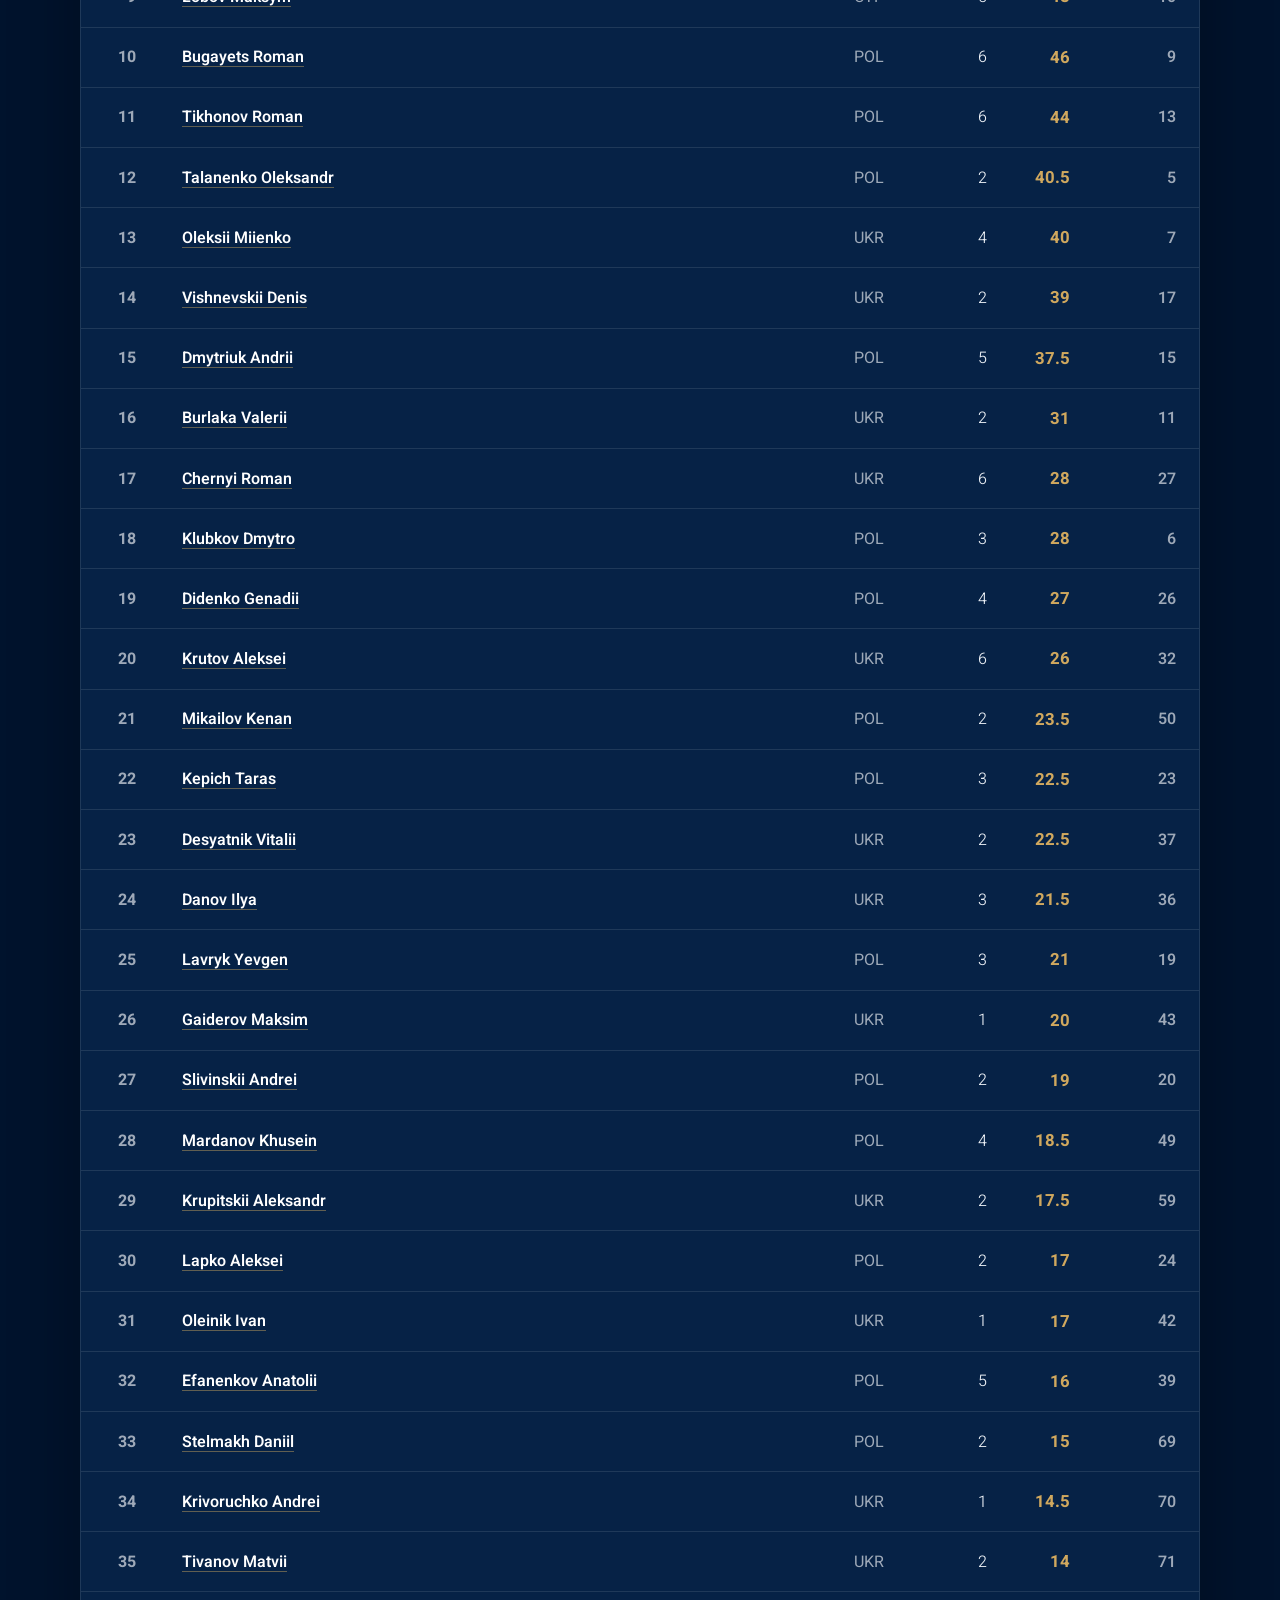
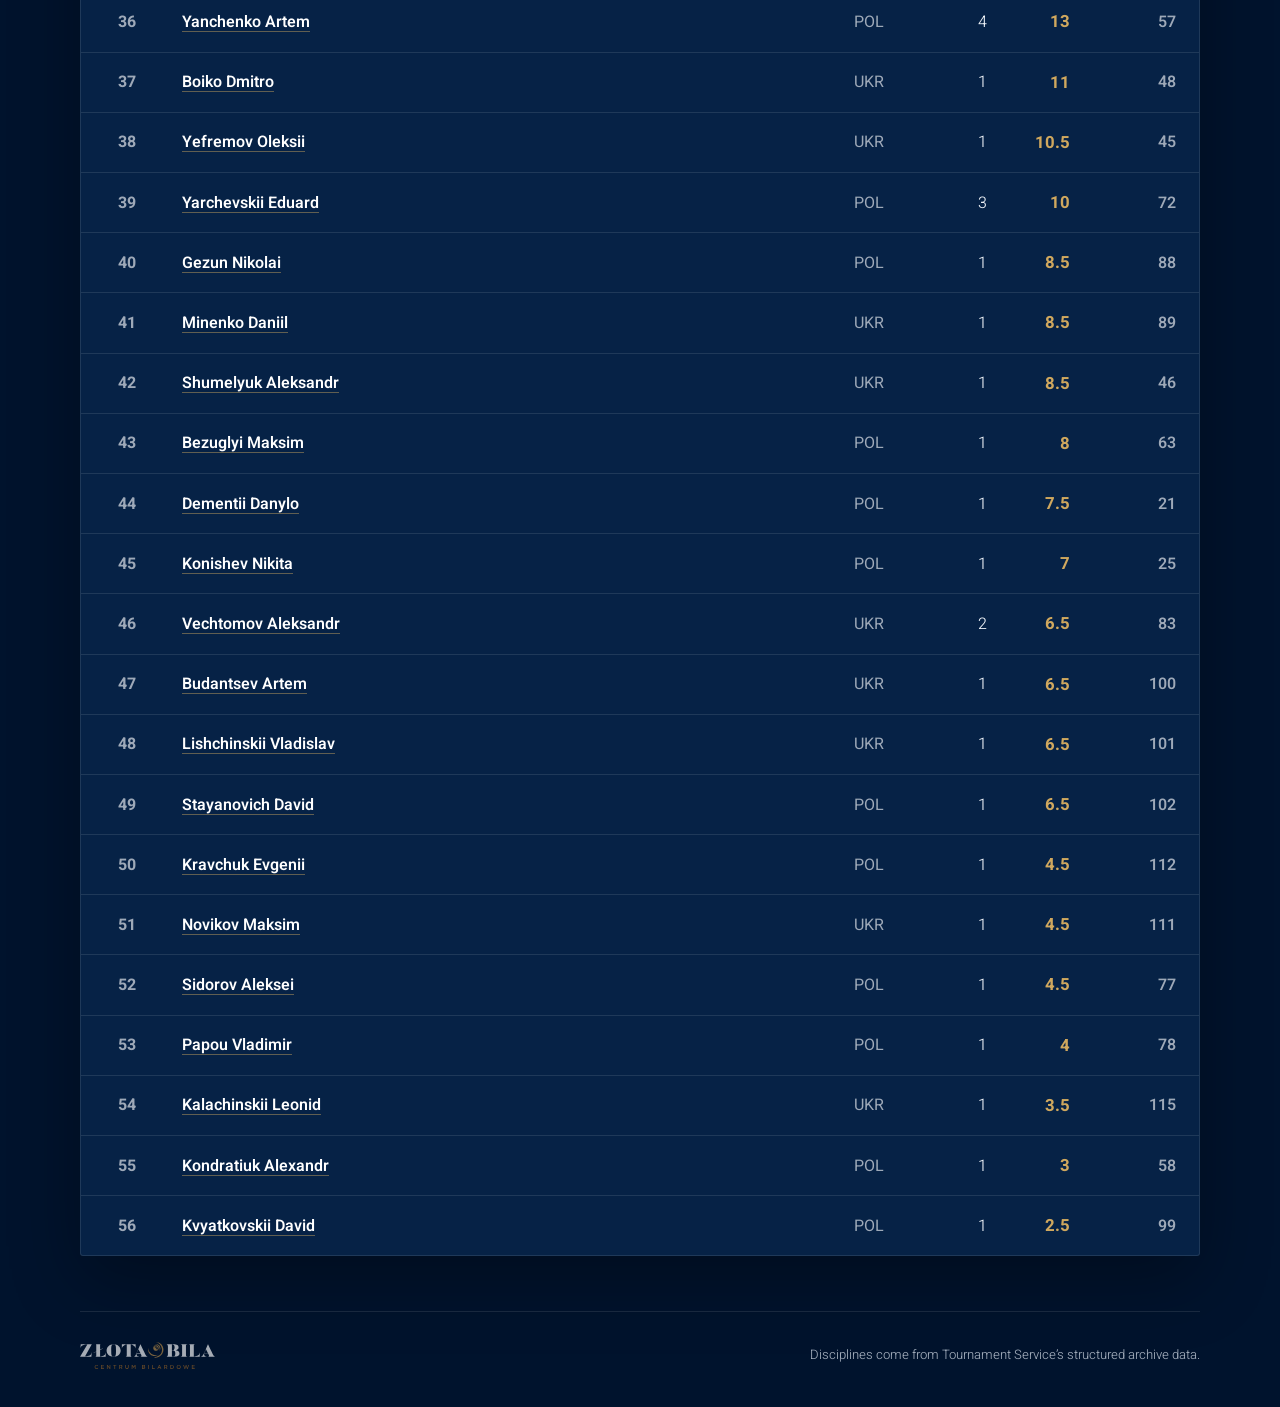
==== commit 2f3ea903: "feat: Head-2-Head page" ====
--- a/docs/disciplines.html
+++ b/docs/disciplines.html
@@ -80,6 +80,7 @@
                         <a href="disciplines.html" aria-current="page">
                             Discipline rankings
                         </a>
+                        <a href="head-to-head.html">Head-2-Head</a>
                     </nav>
                 </div>
             </div>
--- a/docs/style.css
+++ b/docs/style.css
@@ -39,7 +39,8 @@
 }
 
 button,
-input {
+input,
+select {
     font: inherit;
 }
 
@@ -562,6 +563,73 @@
     margin-top: 0;
 }
 
+.recorded-match-list {
+    display: grid;
+    grid-template-columns: repeat(2, minmax(0, 1fr));
+    gap: 1px;
+    background: var(--border);
+}
+
+.recorded-match {
+    display: grid;
+    grid-template-columns: 1fr auto;
+    gap: 8px 18px;
+    align-items: center;
+    min-width: 0;
+    padding: 20px 22px;
+    background: var(--surface);
+}
+
+.recorded-match-information {
+    min-width: 0;
+}
+
+.recorded-match-meta,
+.recorded-match-details {
+    margin: 0;
+    color: var(--muted);
+    font-size: 0.75rem;
+}
+
+.recorded-opponent {
+    display: block;
+    margin: 3px 0;
+    overflow: hidden;
+    color: var(--white);
+    font-size: 1rem;
+    font-weight: 600;
+    text-overflow: ellipsis;
+    white-space: nowrap;
+}
+
+.recorded-opponent:hover,
+.recorded-opponent:focus-visible {
+    outline: none;
+    color: var(--gold-light);
+}
+
+.recorded-score {
+    color: var(--gold-light);
+    font-family: "Fjalla One", sans-serif;
+    font-size: 1.35rem;
+    font-weight: 500;
+}
+
+.watch-match-link {
+    grid-column: 1 / -1;
+    justify-self: start;
+    color: var(--gold-light);
+    font-size: 0.8rem;
+    font-weight: 600;
+    text-underline-offset: 4px;
+}
+
+.watch-match-link:hover,
+.watch-match-link:focus-visible {
+    outline: none;
+    color: var(--white);
+}
+
 .history-table {
     min-width: 820px;
 }
@@ -569,6 +637,199 @@
 .history-table td:nth-child(2) {
     width: 100%;
     white-space: normal;
+}
+
+.recording-count {
+    display: block;
+    margin-top: 5px;
+    color: var(--gold-light);
+    font-size: 0.7rem;
+    font-weight: 600;
+}
+
+.tournament-empty {
+    margin: 0;
+    padding: 32px 30px;
+    border-bottom: 1px solid var(--border);
+    color: var(--muted);
+}
+
+.tournament-actions {
+    display: flex;
+    align-items: center;
+    justify-content: space-between;
+    gap: 20px;
+    padding: 22px 30px;
+    border-top: 1px solid var(--border);
+    background: var(--navy-dark);
+}
+
+.tournament-actions p {
+    margin: 0;
+    color: var(--muted);
+    font-size: 0.82rem;
+}
+
+.head-to-head-content {
+    display: grid;
+    gap: 22px;
+}
+
+.comparison-form {
+    display: grid;
+    grid-template-columns: minmax(0, 1fr) auto minmax(0, 1fr) auto;
+    gap: 18px;
+    align-items: end;
+    padding: 28px 30px;
+}
+
+.comparison-form label {
+    display: grid;
+    gap: 7px;
+    color: var(--gold-light);
+    font-size: 0.72rem;
+    font-weight: 600;
+    letter-spacing: 0.07em;
+    text-transform: uppercase;
+}
+
+.comparison-form select {
+    width: 100%;
+    min-width: 0;
+    padding: 12px 38px 12px 14px;
+    border: 1px solid var(--border);
+    border-radius: 2px;
+    outline: none;
+    background: var(--navy-dark);
+    color: var(--white);
+}
+
+.comparison-form select:focus {
+    border-color: var(--gold);
+    box-shadow: 0 0 0 3px rgb(179 134 65 / 15%);
+}
+
+.versus-mark {
+    align-self: end;
+    padding-bottom: 12px;
+    color: var(--muted);
+    font-family: "Fjalla One", sans-serif;
+}
+
+.compare-button {
+    min-height: 48px;
+    padding: 10px 20px;
+    border: 1px solid var(--gold);
+    border-radius: 2px;
+    background: linear-gradient(135deg, var(--gold-light), var(--gold));
+    color: var(--navy-dark);
+    cursor: pointer;
+    font-weight: 700;
+}
+
+.compare-button:hover,
+.compare-button:focus-visible {
+    outline: none;
+    box-shadow: 0 5px 18px rgb(179 134 65 / 30%);
+    color: var(--white);
+}
+
+.player-comparison-grid {
+    display: grid;
+    grid-template-columns: repeat(2, minmax(0, 1fr));
+    gap: 22px;
+    margin-bottom: 22px;
+}
+
+.comparison-player-card h2 {
+    margin-bottom: 0;
+}
+
+.comparison-player-card h2 a {
+    color: var(--white);
+    text-underline-offset: 5px;
+}
+
+.comparison-player-card h2 a:hover,
+.comparison-player-card h2 a:focus-visible {
+    outline: none;
+    color: var(--gold-light);
+}
+
+.comparison-player-country {
+    margin: 4px 0 20px;
+    color: var(--muted);
+    font-size: 0.78rem;
+    font-weight: 600;
+    letter-spacing: 0.08em;
+}
+
+.comparison-statistics {
+    display: grid;
+    grid-template-columns: repeat(2, minmax(0, 1fr));
+    gap: 1px;
+    border: 1px solid var(--border);
+    background: var(--border);
+}
+
+.comparison-statistics div {
+    display: grid;
+    gap: 2px;
+    padding: 14px;
+    background: var(--navy-dark);
+}
+
+.comparison-statistics strong {
+    color: var(--gold-light);
+    font-family: "Fjalla One", sans-serif;
+    font-size: 1.3rem;
+    font-weight: 500;
+}
+
+.comparison-statistics span {
+    color: var(--muted);
+    font-size: 0.7rem;
+}
+
+.discipline-comparison-card,
+.meetings-card {
+    margin-top: 22px;
+}
+
+.head-to-head-table {
+    min-width: 720px;
+}
+
+.head-to-head-table td:not(:first-child) {
+    color: var(--text);
+    font-weight: 500;
+}
+
+.meeting-list {
+    display: grid;
+    grid-template-columns: repeat(2, minmax(0, 1fr));
+    gap: 1px;
+    background: var(--border);
+}
+
+.meeting-item {
+    display: grid;
+    grid-template-columns: minmax(0, 1fr) auto;
+    gap: 8px 18px;
+    align-items: center;
+    padding: 20px 22px;
+    background: var(--surface);
+}
+
+.meeting-information {
+    min-width: 0;
+}
+
+.meeting-score {
+    color: var(--gold-light);
+    font-family: "Fjalla One", sans-serif;
+    font-size: 1.35rem;
+    font-weight: 500;
 }
 
 .back-link {
@@ -717,6 +978,29 @@
     font-weight: 600;
 }
 
+.rank-movement {
+    display: inline-grid;
+    width: 15px;
+    margin-right: 7px;
+    place-items: center;
+    font-size: 0.72rem;
+    font-weight: 700;
+    line-height: 1;
+    vertical-align: 0.08em;
+}
+
+.rank-movement-up {
+    color: #56c98a;
+}
+
+.rank-movement-down {
+    color: #ed6b72;
+}
+
+.rank-movement-same {
+    color: #8f9aaa;
+}
+
 .player-link {
     color: inherit;
     text-decoration-color: rgb(208 168 94 / 45%);
@@ -884,6 +1168,34 @@
         grid-template-columns: 1fr;
     }
 
+    .recorded-match-list {
+        grid-template-columns: 1fr;
+    }
+
+    .tournament-actions {
+        align-items: stretch;
+        flex-direction: column;
+        padding: 20px;
+    }
+
+    .tournament-actions .back-link {
+        text-align: center;
+    }
+
+    .comparison-form {
+        grid-template-columns: 1fr;
+        padding: 22px 20px;
+    }
+
+    .versus-mark {
+        display: none;
+    }
+
+    .player-comparison-grid,
+    .meeting-list {
+        grid-template-columns: 1fr;
+    }
+
     .breakdown-card {
         padding: 22px 20px;
     }
@@ -934,6 +1246,64 @@
 
     table {
         min-width: 500px;
+    }
+
+    .ranking-table,
+    .seasonal-table {
+        min-width: 0;
+        table-layout: fixed;
+    }
+
+    .ranking-table th,
+    .ranking-table td,
+    .seasonal-table th,
+    .seasonal-table td {
+        padding-inline: 4px;
+    }
+
+    .ranking-table th:first-child,
+    .ranking-table td:first-child,
+    .seasonal-table th:first-child,
+    .seasonal-table td:first-child {
+        width: 40px;
+    }
+
+    .ranking-table th:nth-child(4),
+    .ranking-table td:nth-child(4),
+    .seasonal-table th:nth-child(4),
+    .seasonal-table td:nth-child(4) {
+        width: 56px;
+    }
+
+    .ranking-table th:nth-child(5),
+    .ranking-table td:nth-child(5),
+    .seasonal-table th:nth-child(5),
+    .seasonal-table td:nth-child(5) {
+        width: 64px;
+    }
+
+    .ranking-table .player,
+    .seasonal-table .player {
+        width: auto;
+        padding-left: 1px;
+    }
+
+    .ranking-table .medal,
+    .seasonal-table .medal {
+        width: 30px;
+        height: 30px;
+    }
+
+    .ranking-table .player-link,
+    .seasonal-table .player-link {
+        white-space: normal;
+        overflow-wrap: anywhere;
+    }
+
+    .ranking-table th,
+    .seasonal-table th {
+        font-size: 0.68rem;
+        letter-spacing: 0.04em;
     }
 
     th:nth-child(3),
